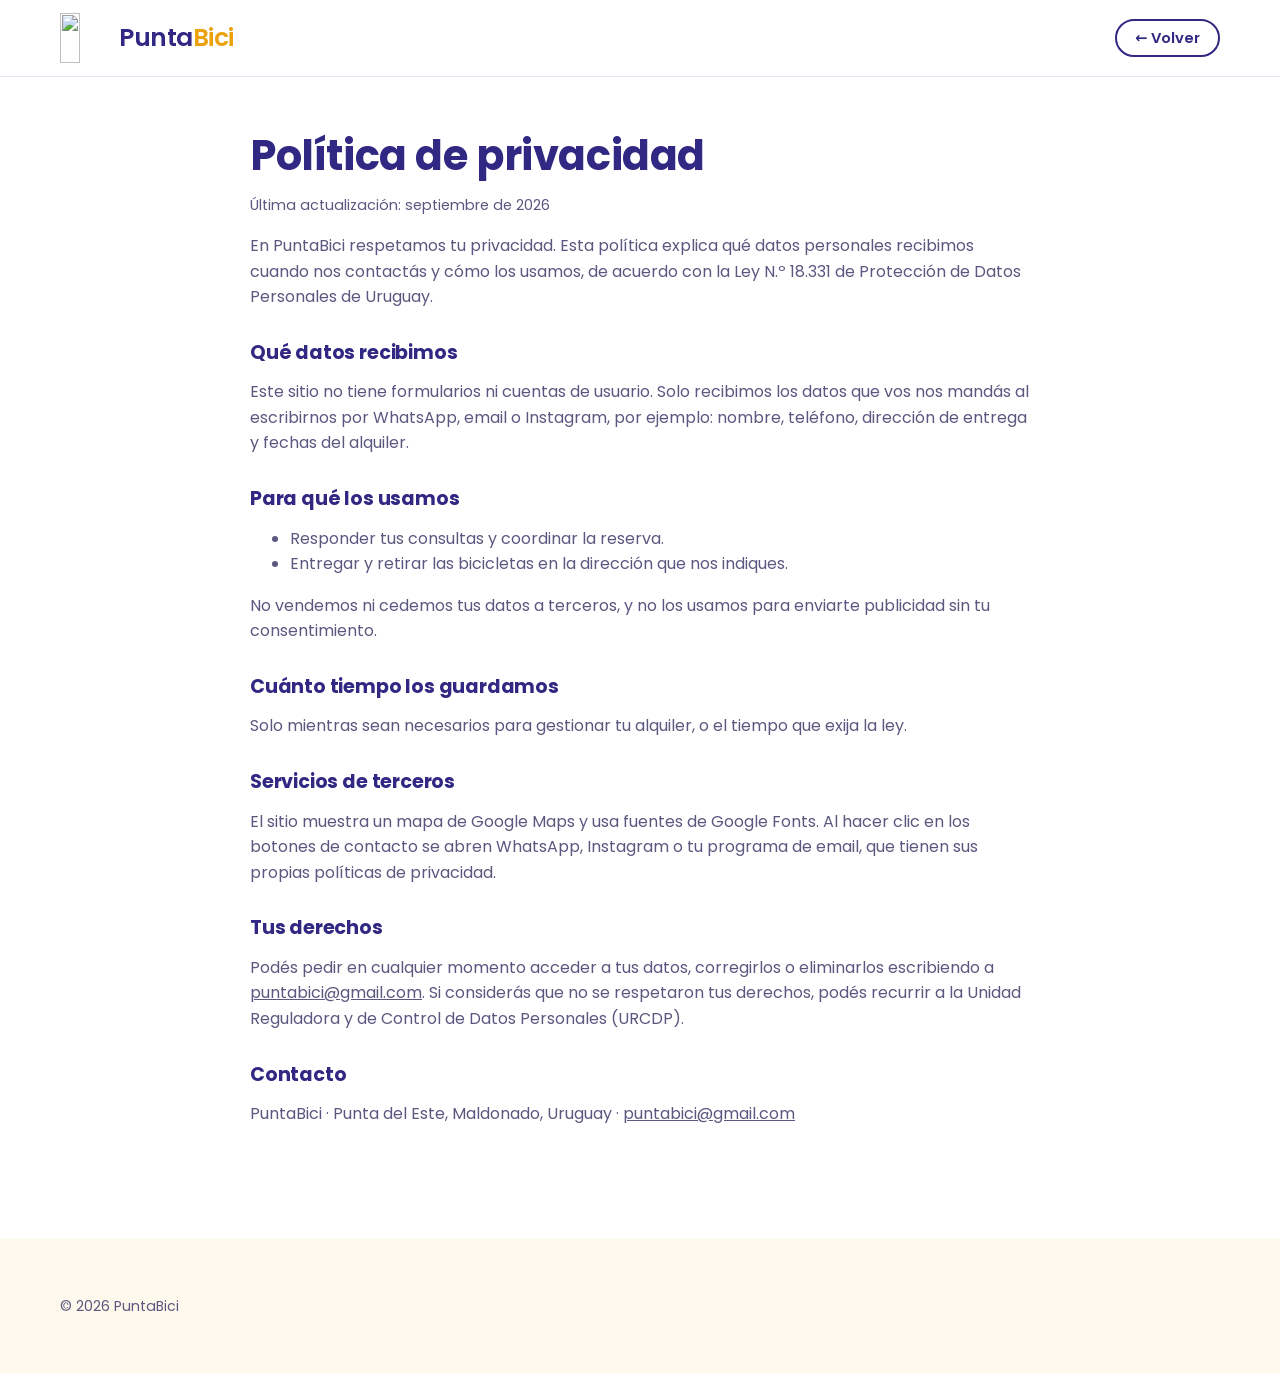
==== privacidad.html @ 65cdfdd2 "Add files via upload" ====
<!doctype html>
<html lang="es">
<head>
  <meta charset="utf-8">
  <meta name="viewport" content="width=device-width, initial-scale=1">
  <title>Política de privacidad | PuntaBici</title>
  <meta name="robots" content="noindex">
  <link rel="icon" type="image/png" href="/img/favicon.png">
  <link href="https://fonts.googleapis.com/css2?family=Poppins:wght@400;500;600;700&display=swap" rel="stylesheet">
  <link rel="stylesheet" href="/styles.css">
  <style>
    .legal-page { padding: 56px 0 96px; }
    .legal-page h1 { color: var(--indigo); font-size: clamp(2rem, 5vw, 2.6rem); margin-bottom: .4rem; }
    .legal-page h2 { color: var(--indigo); font-size: 1.2rem; margin: 2rem 0 .5rem; }
    .legal-page p, .legal-page li { color: var(--muted); }
    .legal-page .updated { font-size: .9rem; }
  </style>
</head>
<body>
<header class="site-header">
  <div class="wrap header-inner">
    <a href="/" class="brand" aria-label="Volver al inicio"><img src="/img/logo-icon.png" alt="" width="360" height="357"><span class="wordmark">Punta<span>Bici</span></span></a>
    <a href="/" class="btn btn-ghost btn-sm" style="margin-left:auto">← Volver</a>
  </div>
</header>
<main class="wrap narrow legal-page">
  <h1>Política de privacidad</h1>
  <p class="updated">Última actualización: septiembre de 2026</p>

  <p>En PuntaBici respetamos tu privacidad. Esta política explica qué datos personales recibimos cuando nos contactás y cómo los usamos, de acuerdo con la Ley N.º 18.331 de Protección de Datos Personales de Uruguay.</p>

  <h2>Qué datos recibimos</h2>
  <p>Este sitio no tiene formularios ni cuentas de usuario. Solo recibimos los datos que vos nos mandás al escribirnos por WhatsApp, email o Instagram, por ejemplo: nombre, teléfono, dirección de entrega y fechas del alquiler.</p>

  <h2>Para qué los usamos</h2>
  <ul>
    <li>Responder tus consultas y coordinar la reserva.</li>
    <li>Entregar y retirar las bicicletas en la dirección que nos indiques.</li>
  </ul>
  <p>No vendemos ni cedemos tus datos a terceros, y no los usamos para enviarte publicidad sin tu consentimiento.</p>

  <h2>Cuánto tiempo los guardamos</h2>
  <p>Solo mientras sean necesarios para gestionar tu alquiler, o el tiempo que exija la ley.</p>

  <h2>Servicios de terceros</h2>
  <p>El sitio muestra un mapa de Google Maps y usa fuentes de Google Fonts. Al hacer clic en los botones de contacto se abren WhatsApp, Instagram o tu programa de email, que tienen sus propias políticas de privacidad.</p>

  <h2>Tus derechos</h2>
  <p>Podés pedir en cualquier momento acceder a tus datos, corregirlos o eliminarlos escribiendo a <a href="mailto:puntabici@gmail.com">puntabici@gmail.com</a>. Si considerás que no se respetaron tus derechos, podés recurrir a la Unidad Reguladora y de Control de Datos Personales (URCDP).</p>

  <h2>Contacto</h2>
  <p>PuntaBici · Punta del Este, Maldonado, Uruguay · <a href="mailto:puntabici@gmail.com">puntabici@gmail.com</a></p>
</main>
<footer class="site-footer" style="padding-bottom:56px">
  <div class="wrap"><p class="legal" style="border:0;margin:0;padding:0">© 2026 PuntaBici</p></div>
</footer>
</body>
</html>
---- styles.css ----
/* PuntaBici — colores tomados del logo */
:root {
  --indigo: #302882;
  --indigo-deep: #231d63;
  --yellow: #ECA20D;
  --yellow-soft: #FCEBC4;
  --rust: #AD4D23;
  --rust-soft: #F6DED2;
  --sky: #6D9CD0;
  --sky-soft: #DDE9F6;
  --cream: #FFF8EC;
  --paper: #FFFFFF;
  --ink: #1f1b4d;
  --muted: #5b5880;
  --line: #E9E4F2;
  --radius: 22px;
  --shadow: 0 10px 30px rgba(48, 40, 130, .10);
  --font: "Poppins", system-ui, -apple-system, "Segoe UI", sans-serif;
}

* { box-sizing: border-box; }
html { scroll-behavior: smooth; scroll-padding-top: 84px; -webkit-text-size-adjust: 100%; }
body {
  margin: 0; font-family: var(--font); color: var(--ink); background: var(--paper);
  line-height: 1.6; font-size: 16px; overflow-x: hidden;
}
img { max-width: 100%; display: block; }
a { color: inherit; }
h1, h2, h3 { line-height: 1.12; margin: 0; letter-spacing: -.01em; }
.wrap { width: min(1160px, 100% - 32px); margin-inline: auto; }
.narrow { width: min(780px, 100% - 32px); }
.u-yellow { color: var(--yellow); }

/* ---------- Botones ---------- */
.btn {
  display: inline-flex; align-items: center; justify-content: center; gap: .55rem;
  font: 600 1rem/1 var(--font); padding: .95rem 1.5rem; border-radius: 999px;
  border: 2px solid transparent; cursor: pointer; text-decoration: none;
  transition: transform .15s ease, background .15s ease, box-shadow .15s ease;
}
.btn:hover { transform: translateY(-2px); }
.btn:focus-visible, .lang button:focus-visible, .wa-btn:focus-visible, summary:focus-visible { outline: 3px solid var(--sky); outline-offset: 3px; }
.btn-indigo { background: var(--indigo); color: #fff; box-shadow: 0 6px 16px rgba(48,40,130,.25); }
.btn-indigo:hover { background: var(--indigo-deep); }
.btn-yellow { background: var(--yellow); color: var(--indigo-deep); }
.btn-ghost { border-color: var(--indigo); color: var(--indigo); background: transparent; }
.btn-ghost:hover { background: var(--indigo); color: #fff; }
.btn-sm { padding: .6rem 1.1rem; font-size: .92rem; }
.btn-block { width: 100%; }
.ico { width: 1.25em; height: 1.25em; flex: none; }

/* ---------- Header ---------- */
.site-header {
  position: sticky; top: 0; z-index: 50; background: rgba(255,255,255,.92);
  backdrop-filter: blur(10px); -webkit-backdrop-filter: blur(10px);
  border-bottom: 1px solid var(--line);
}
.header-inner { display: flex; align-items: center; gap: 1.5rem; height: 76px; }
.brand { display: flex; align-items: center; gap: .55rem; text-decoration: none; }
.brand img { height: 50px; width: auto; }
.wordmark { font-weight: 600; font-size: 1.55rem; letter-spacing: -.02em; color: var(--indigo); line-height: 1; }
.wordmark span { color: var(--yellow); }
.main-nav { display: flex; gap: 1.4rem; margin-left: auto; }
.main-nav a { text-decoration: none; font-weight: 500; font-size: .95rem; color: var(--ink); position: relative; padding: .3rem 0; }
.main-nav a::after {
  content: ""; position: absolute; left: 0; right: 100%; bottom: -2px; height: 4px;
  background: var(--yellow); transition: right .2s ease;
}
.main-nav a:hover::after { right: 0; }
.header-actions { display: flex; align-items: center; gap: .8rem; }
.lang { display: flex; background: var(--cream); border-radius: 999px; padding: 3px; }
.lang button {
  font: 600 .78rem/1 var(--font); border: 0; background: transparent; color: var(--muted);
  padding: .45rem .6rem; border-radius: 999px; cursor: pointer;
}
.lang button[aria-pressed="true"] { background: var(--indigo); color: #fff; }
.menu-toggle { display: none; width: 44px; height: 44px; border: 0; background: transparent; cursor: pointer; position: relative; }
.menu-toggle span { position: absolute; left: 10px; right: 10px; height: 4px; background: var(--indigo); transition: transform .2s ease, top .2s ease; }
.menu-toggle span:first-child { top: 15px; }
.menu-toggle span:last-child { top: 25px; right: 16px; background: var(--yellow); }
.menu-toggle[aria-expanded="true"] span:first-child { top: 20px; transform: rotate(45deg); }
.menu-toggle[aria-expanded="true"] span:last-child { top: 20px; right: 10px; transform: rotate(-45deg); }

/* ---------- Hero ---------- */
.hero { background: var(--cream); position: relative; overflow: hidden; }
.hero-grid { display: grid; grid-template-columns: 1.05fr .95fr; gap: 2rem; align-items: center; padding: 72px 0 88px; }
.eyebrow {
  display: inline-block; font-weight: 600; font-size: .85rem; letter-spacing: .08em; text-transform: uppercase;
  color: var(--rust); margin: 0 0 1rem;
}
.hero h1 { font-size: clamp(2.6rem, 6.4vw, 4.6rem); font-weight: 700; color: var(--indigo); }
.lead { font-size: 1.15rem; color: var(--muted); max-width: 32ch; margin: 1.2rem 0 2rem; }
.hero-ctas { display: flex; flex-wrap: wrap; gap: .8rem; }
.hero-badges { list-style: none; padding: 0; margin: 2rem 0 0; display: flex; flex-wrap: wrap; gap: .6rem 1.4rem; font-weight: 500; font-size: .95rem; }
.hero-badges li { display: flex; align-items: center; gap: .5rem; }
.dot { width: 12px; height: 12px; border-radius: 50%; border: 3px solid; }
.dot-yellow { border-color: var(--yellow); } .dot-sky { border-color: var(--sky); } .dot-rust { border-color: var(--rust); }

.hero-art { position: relative; aspect-ratio: 1; max-width: 500px; width: 100%; justify-self: center; }
.ring { position: absolute; border-radius: 50%; border: 18px solid var(--yellow); }
.ring-big { inset: 4% 4% 4% 4%; }
.ring-small { width: 30%; aspect-ratio: 1; right: -4%; top: -2%; border-width: 12px; border-color: var(--sky); }
.photo-circle {
  position: absolute; inset: 11%; border-radius: 50%; overflow: hidden;
  background: radial-gradient(circle at 30% 30%, #fff 0, var(--sky-soft) 70%);
}
.photo-circle img { width: 100%; height: 100%; object-fit: cover; }
.hero-icon { position: absolute; width: 62%; height: auto; left: 19%; top: 19%; animation: ride 5s ease-in-out infinite; filter: drop-shadow(0 12px 18px rgba(48,40,130,.15)); }
.hero-art.has-photo .hero-icon { width: 34%; left: -4%; top: auto; bottom: -2%; background: #fff; border-radius: 50%; padding: 5%; box-shadow: var(--shadow); }
@keyframes ride { 0%, 100% { transform: translateY(0) rotate(0); } 50% { transform: translateY(-10px) rotate(-2deg); } }

/* ---------- Secciones ---------- */
.section { padding: 96px 0; }
.section-cream { background: var(--cream); }
.section-indigo { background: var(--indigo); color: #fff; }
.section-head { text-align: center; max-width: 620px; margin: 0 auto 3rem; }
.section-head.left { text-align: left; margin: 0 0 1.5rem; }
.section-head h2 { font-size: clamp(2rem, 4.2vw, 2.9rem); color: var(--indigo); font-weight: 700; }
.section-head p { color: var(--muted); font-size: 1.1rem; margin: .7rem 0 0; }
.section-head.on-dark h2 { color: #fff; }
.section-head.on-dark p { color: #cfcaf2; }
.bar { display: inline-block; width: 56px; height: 8px; margin-bottom: 1rem; transform: rotate(-12deg); }
.bar-yellow { background: var(--yellow); } .bar-rust { background: var(--rust); } .bar-sky { background: var(--sky); }

/* ---------- Bicis ---------- */
.cards { display: grid; grid-template-columns: repeat(3, 1fr); gap: 1.6rem; }
.bike-card {
  background: var(--paper); border: 2px solid var(--line); border-radius: var(--radius);
  overflow: hidden; display: flex; flex-direction: column;
  transition: transform .2s ease, box-shadow .2s ease, border-color .2s ease;
}
.bike-card:hover { transform: translateY(-4px); box-shadow: var(--shadow); border-color: transparent; }
.bike-media { aspect-ratio: 4 / 3; display: grid; place-items: center; position: relative; overflow: hidden; }
.bike-media img { position: absolute; inset: 0; width: 100%; height: 100%; object-fit: cover; }
.bike-media .bike-svg { width: 82%; height: auto; }
.bike-media.has-photo .bike-svg { display: none; }
.tint-yellow { background: var(--yellow-soft); } .tint-sky { background: var(--sky-soft); } .tint-rust { background: var(--rust-soft); }
.bike-body { padding: 1.6rem 1.6rem 1.8rem; display: flex; flex-direction: column; flex: 1; }
.bike-body h3 { font-size: 1.4rem; color: var(--indigo); }
.bike-body > p { color: var(--muted); margin: .6rem 0 1rem; }
.feats { list-style: none; padding: 0; margin: 0 0 1.6rem; display: grid; gap: .45rem; flex: 1; align-content: start; }
.feats li { position: relative; padding-left: 1.6rem; font-weight: 500; font-size: .95rem; }
.feats li::before { content: ""; position: absolute; left: 0; top: .42em; width: 11px; height: 11px; border: 3px solid var(--yellow); border-radius: 50%; }

/* ---------- Cómo funciona ---------- */
.steps { list-style: none; padding: 0; margin: 0; display: grid; grid-template-columns: repeat(3, 1fr); gap: 1.6rem; counter-reset: s; }
.steps li { background: rgba(255,255,255,.07); border: 2px solid rgba(255,255,255,.12); border-radius: var(--radius); padding: 2rem 1.6rem; position: relative; }
.step-num {
  display: grid; place-items: center; width: 56px; height: 56px; border-radius: 50%;
  border: 6px solid var(--yellow); font-weight: 700; font-size: 1.25rem; margin-bottom: 1.2rem;
}
.steps li:nth-child(2) .step-num { border-color: var(--sky); }
.steps li:nth-child(3) .step-num { border-color: var(--rust); }
.steps h3 { font-size: 1.3rem; }
.steps p { color: #d9d6f4; margin: .5rem 0 0; }

/* ---------- Extras ---------- */
.extras { list-style: none; padding: 0; margin: 0; display: grid; grid-template-columns: repeat(4, 1fr); gap: 1.2rem; }
.extras li { text-align: center; padding: 1.8rem 1.2rem; border-radius: var(--radius); background: var(--cream); }
.extras svg { width: 58px; height: 58px; fill: none; stroke: var(--indigo); stroke-width: 3.5; stroke-linejoin: round; margin: 0 auto 1rem; }
.extras li:nth-child(2) svg { stroke: var(--rust); }
.extras li:nth-child(3) svg { stroke: var(--sky); }
.extras li:nth-child(4) svg { stroke: var(--yellow); }
.extras h3 { font-size: 1.1rem; color: var(--indigo); }
.extras p { color: var(--muted); font-size: .95rem; margin: .4rem 0 0; }
.note { text-align: center; color: var(--muted); margin: 2rem 0 0; font-size: .95rem; }

/* ---------- Zona ---------- */
.zone-grid { display: grid; grid-template-columns: .9fr 1.1fr; gap: 3rem; align-items: center; }
.chips { list-style: none; padding: 0; margin: 0; display: flex; flex-wrap: wrap; gap: .6rem; }
.chips li { background: #fff; border: 2px solid var(--indigo); color: var(--indigo); font-weight: 600; padding: .5rem 1rem; border-radius: 999px; }
.zone-note { color: var(--muted); margin: 1.4rem 0 0; }
.map { border-radius: var(--radius); overflow: hidden; border: 6px solid #fff; box-shadow: var(--shadow); aspect-ratio: 4 / 3; background: var(--sky-soft); }
.map iframe { width: 100%; height: 100%; border: 0; display: block; }

/* ---------- FAQ ---------- */
.faq { display: grid; gap: .8rem; }
.faq details { border: 2px solid var(--line); border-radius: 16px; background: #fff; transition: border-color .2s ease; }
.faq details[open] { border-color: var(--indigo); }
.faq summary {
  list-style: none; cursor: pointer; font-weight: 600; font-size: 1.05rem; color: var(--indigo);
  padding: 1.1rem 3.2rem 1.1rem 1.3rem; position: relative;
}
.faq summary::-webkit-details-marker { display: none; }
.faq summary::after {
  content: ""; position: absolute; right: 1.3rem; top: 50%; width: 14px; height: 14px; margin-top: -9px;
  border-right: 4px solid var(--yellow); border-bottom: 4px solid var(--yellow); transform: rotate(45deg); transition: transform .2s ease;
}
.faq details[open] summary::after { transform: rotate(-135deg); margin-top: -2px; }
.faq details p { margin: 0; padding: 0 1.3rem 1.2rem; color: var(--muted); }

/* ---------- Contacto ---------- */
.contact-grid { display: grid; grid-template-columns: repeat(4, 1fr); gap: 1.2rem; }
.contact-card {
  display: flex; flex-direction: column; align-items: flex-start; gap: .3rem; text-decoration: none;
  background: #fff; color: var(--indigo); border-radius: var(--radius); padding: 1.6rem;
  transition: transform .15s ease, background .15s ease;
}
.contact-card:hover { transform: translateY(-3px); background: var(--yellow-soft); }
.contact-card .ico { width: 34px; height: 34px; color: var(--yellow); margin-bottom: .5rem; }
.c-label { font-size: .85rem; font-weight: 600; text-transform: uppercase; letter-spacing: .06em; color: var(--muted); }
.c-value { font-weight: 600; font-size: 1.08rem; word-break: break-word; }

/* ---------- Footer ---------- */
.site-footer { background: var(--cream); padding: 56px 0 96px; }
.footer-inner { display: grid; grid-template-columns: auto 1fr; gap: 1rem 3rem; align-items: center; }
.footer-logo { height: 90px; width: auto; }
.footer-info p { margin: .15rem 0; color: var(--muted); }
.footer-info a, .legal a { color: var(--indigo); font-weight: 500; }
.legal { grid-column: 1 / -1; font-size: .88rem; color: var(--muted); border-top: 1px solid #efe4cc; padding-top: 1.2rem; margin: 1rem 0 0; }

/* ---------- WhatsApp flotante ---------- */
.wa-float { position: fixed; right: 18px; bottom: 18px; z-index: 60; display: flex; flex-direction: column; align-items: flex-end; gap: .7rem; }
.wa-btn {
  width: 62px; height: 62px; border-radius: 50%; border: 0; background: #25D366; color: #fff; cursor: pointer;
  display: grid; place-items: center; box-shadow: 0 8px 22px rgba(0,0,0,.2); transition: transform .15s ease;
}
.wa-btn:hover { transform: scale(1.06); }
.wa-btn svg { width: 34px; height: 34px; }
.wa-panel { background: #fff; border-radius: 18px; padding: 1rem; box-shadow: 0 12px 34px rgba(31,27,77,.22); min-width: 230px; display: grid; gap: .5rem; }
.wa-panel[hidden] { display: none; }
.wa-panel p { margin: 0 0 .2rem; font-weight: 600; color: var(--indigo); font-size: .95rem; }
.wa-panel a { text-decoration: none; font-weight: 600; background: var(--cream); color: var(--ink); padding: .7rem 1rem; border-radius: 12px; }
.wa-panel a:hover { background: var(--yellow-soft); }

/* ---------- Responsive ---------- */
@media (max-width: 1020px) {
  .main-nav { gap: 1rem; }
  .main-nav a { font-size: .88rem; }
  .hide-mobile { display: none; }
  .extras, .contact-grid { grid-template-columns: repeat(2, 1fr); }
}
@media (max-width: 860px) {
  .menu-toggle { display: block; }
  .main-nav {
    position: absolute; left: 0; right: 0; top: 76px; flex-direction: column; gap: 0;
    background: #fff; border-bottom: 1px solid var(--line); padding: .5rem 16px 1rem;
    display: none; box-shadow: 0 16px 30px rgba(31,27,77,.1);
  }
  .main-nav.open { display: flex; }
  .main-nav a { font-size: 1.05rem; padding: .85rem 0; border-bottom: 1px solid var(--line); }
  .main-nav a::after { display: none; }
  .header-actions { margin-left: auto; }
  .hero-grid { grid-template-columns: 1fr; padding: 40px 0 64px; gap: 2.5rem; }
  .hero-art { max-width: 340px; order: -1; }
  .lead { max-width: none; }
  .cards, .steps { grid-template-columns: 1fr; }
  .cards { max-width: 480px; margin-inline: auto; }
  .zone-grid { grid-template-columns: 1fr; gap: 2rem; }
  .section { padding: 72px 0; }
}
@media (max-width: 520px) {
  .header-inner { height: 68px; gap: .5rem; }
  .main-nav { top: 68px; }
  .brand img { height: 40px; }
  .wordmark { font-size: 1.3rem; }
  .lang button { padding: .4rem .45rem; }
  .hero-art { max-width: 260px; }
  .hero-ctas .btn { width: 100%; }
  .extras, .contact-grid { grid-template-columns: 1fr; }
  .extras li { display: grid; grid-template-columns: 52px 1fr; text-align: left; gap: 0 1rem; padding: 1.2rem; align-items: center; }
  .extras svg { width: 46px; height: 46px; margin: 0; grid-row: span 2; }
  .footer-inner { grid-template-columns: 1fr; }
}
@media (prefers-reduced-motion: reduce) {
  * { animation: none !important; transition: none !important; scroll-behavior: auto !important; }
}
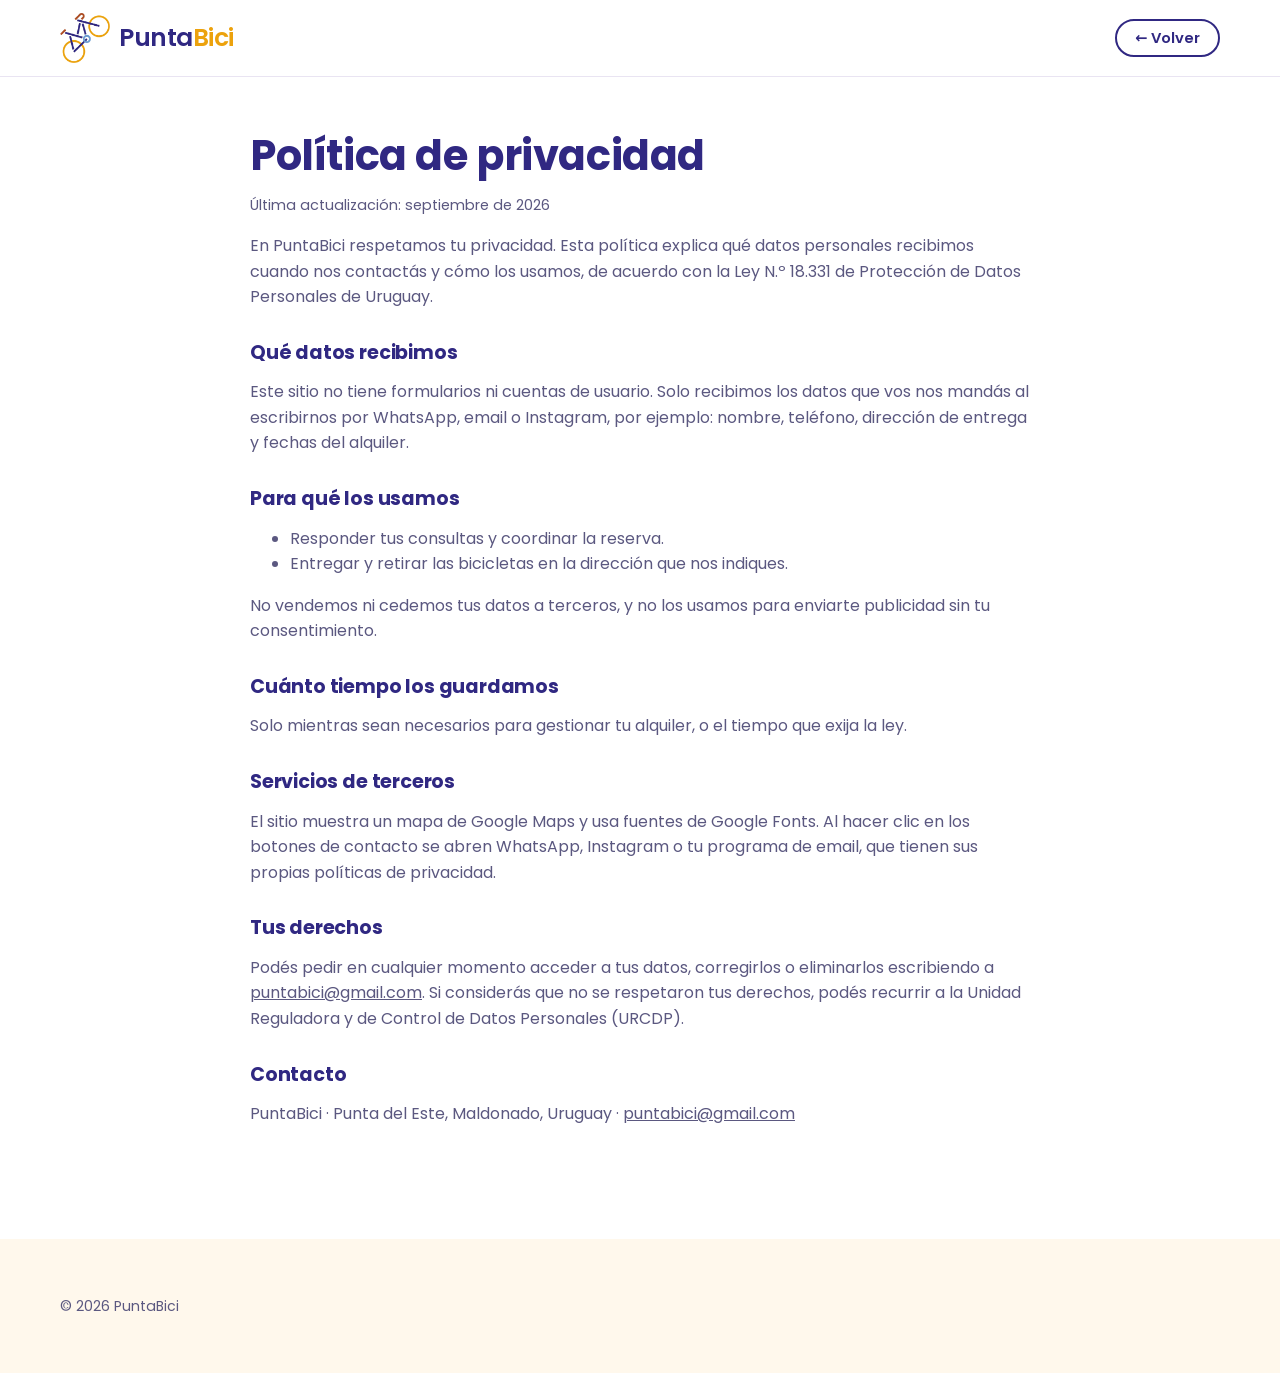
==== commit d000d86e: "Add files via upload" ====
--- a/privacidad.html
+++ b/privacidad.html
@@ -5,7 +5,7 @@
   <meta name="viewport" content="width=device-width, initial-scale=1">
   <title>Política de privacidad | PuntaBici</title>
   <meta name="robots" content="noindex">
-  <link rel="icon" type="image/png" href="/img/favicon.png">
+  <link rel="icon" type="image/png" href="/favicon.png">
   <link href="https://fonts.googleapis.com/css2?family=Poppins:wght@400;500;600;700&display=swap" rel="stylesheet">
   <link rel="stylesheet" href="/styles.css">
   <style>
@@ -19,7 +19,7 @@
 <body>
 <header class="site-header">
   <div class="wrap header-inner">
-    <a href="/" class="brand" aria-label="Volver al inicio"><img src="/img/logo-icon.png" alt="" width="360" height="357"><span class="wordmark">Punta<span>Bici</span></span></a>
+    <a href="/" class="brand" aria-label="Volver al inicio"><img src="/logo-icon.png" alt="" width="360" height="357"><span class="wordmark">Punta<span>Bici</span></span></a>
     <a href="/" class="btn btn-ghost btn-sm" style="margin-left:auto">← Volver</a>
   </div>
 </header>
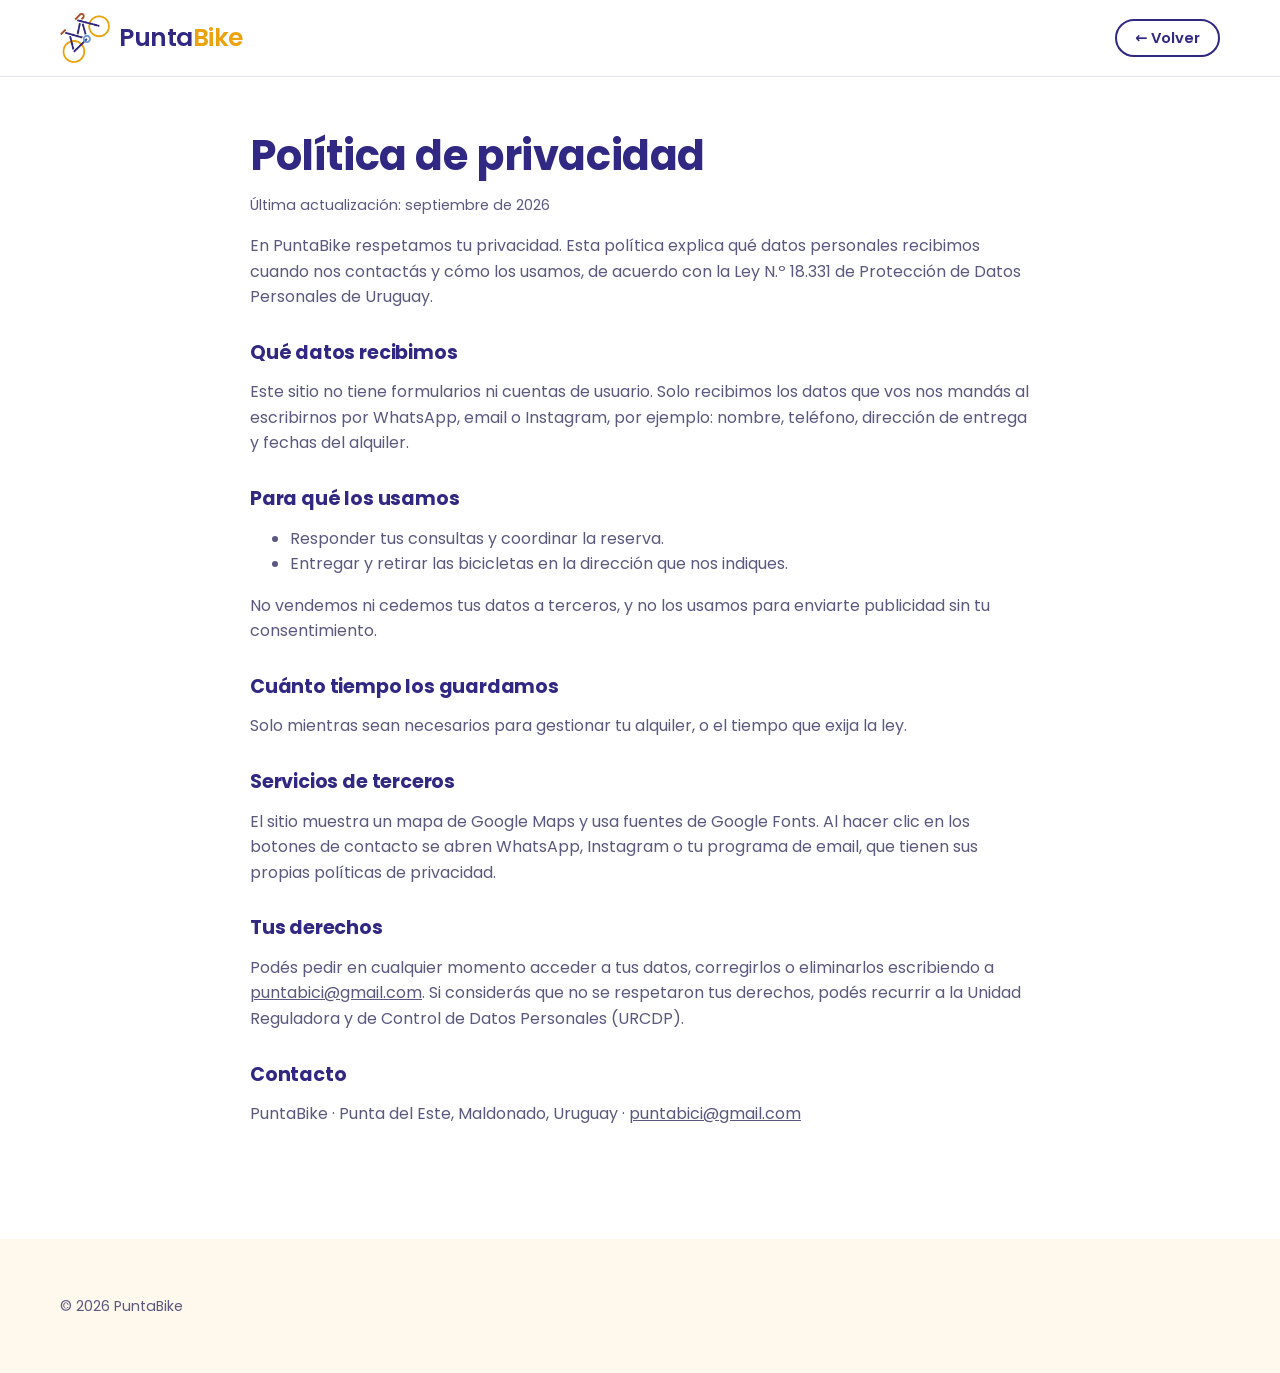
==== commit 1d86155c: "Add files via upload" ====
--- a/privacidad.html
+++ b/privacidad.html
@@ -3,7 +3,7 @@
 <head>
   <meta charset="utf-8">
   <meta name="viewport" content="width=device-width, initial-scale=1">
-  <title>Política de privacidad | PuntaBici</title>
+  <title>Política de privacidad | PuntaBike</title>
   <meta name="robots" content="noindex">
   <link rel="icon" type="image/png" href="/favicon.png">
   <link href="https://fonts.googleapis.com/css2?family=Poppins:wght@400;500;600;700&display=swap" rel="stylesheet">
@@ -19,7 +19,7 @@
 <body>
 <header class="site-header">
   <div class="wrap header-inner">
-    <a href="/" class="brand" aria-label="Volver al inicio"><img src="/logo-icon.png" alt="" width="360" height="357"><span class="wordmark">Punta<span>Bici</span></span></a>
+    <a href="/" class="brand" aria-label="Volver al inicio"><img src="/logo-icon.png" alt="" width="360" height="357"><span class="wordmark">Punta<span>Bike</span></span></a>
     <a href="/" class="btn btn-ghost btn-sm" style="margin-left:auto">← Volver</a>
   </div>
 </header>
@@ -27,7 +27,7 @@
   <h1>Política de privacidad</h1>
   <p class="updated">Última actualización: septiembre de 2026</p>
 
-  <p>En PuntaBici respetamos tu privacidad. Esta política explica qué datos personales recibimos cuando nos contactás y cómo los usamos, de acuerdo con la Ley N.º 18.331 de Protección de Datos Personales de Uruguay.</p>
+  <p>En PuntaBike respetamos tu privacidad. Esta política explica qué datos personales recibimos cuando nos contactás y cómo los usamos, de acuerdo con la Ley N.º 18.331 de Protección de Datos Personales de Uruguay.</p>
 
   <h2>Qué datos recibimos</h2>
   <p>Este sitio no tiene formularios ni cuentas de usuario. Solo recibimos los datos que vos nos mandás al escribirnos por WhatsApp, email o Instagram, por ejemplo: nombre, teléfono, dirección de entrega y fechas del alquiler.</p>
@@ -49,10 +49,10 @@
   <p>Podés pedir en cualquier momento acceder a tus datos, corregirlos o eliminarlos escribiendo a <a href="mailto:puntabici@gmail.com">puntabici@gmail.com</a>. Si considerás que no se respetaron tus derechos, podés recurrir a la Unidad Reguladora y de Control de Datos Personales (URCDP).</p>
 
   <h2>Contacto</h2>
-  <p>PuntaBici · Punta del Este, Maldonado, Uruguay · <a href="mailto:puntabici@gmail.com">puntabici@gmail.com</a></p>
+  <p>PuntaBike · Punta del Este, Maldonado, Uruguay · <a href="mailto:puntabici@gmail.com">puntabici@gmail.com</a></p>
 </main>
 <footer class="site-footer" style="padding-bottom:56px">
-  <div class="wrap"><p class="legal" style="border:0;margin:0;padding:0">© 2026 PuntaBici</p></div>
+  <div class="wrap"><p class="legal" style="border:0;margin:0;padding:0">© 2026 PuntaBike</p></div>
 </footer>
 </body>
 </html>
--- a/styles.css
+++ b/styles.css
@@ -134,6 +134,8 @@
 .bike-media img { position: absolute; inset: 0; width: 100%; height: 100%; object-fit: cover; }
 .bike-media .bike-svg { width: 82%; height: auto; }
 .bike-media.has-photo .bike-svg { display: none; }
+.bike-media.has-photo img { object-fit: contain; padding: 4% 5%; mix-blend-mode: multiply; transition: transform .3s ease; }
+.bike-card:hover .bike-media.has-photo img { transform: scale(1.04); }
 .tint-yellow { background: var(--yellow-soft); } .tint-sky { background: var(--sky-soft); } .tint-rust { background: var(--rust-soft); }
 .bike-body { padding: 1.6rem 1.6rem 1.8rem; display: flex; flex-direction: column; flex: 1; }
 .bike-body h3 { font-size: 1.4rem; color: var(--indigo); }
@@ -169,6 +171,10 @@
 .zone-grid { display: grid; grid-template-columns: .9fr 1.1fr; gap: 3rem; align-items: center; }
 .chips { list-style: none; padding: 0; margin: 0; display: flex; flex-wrap: wrap; gap: .6rem; }
 .chips li { background: #fff; border: 2px solid var(--indigo); color: var(--indigo); font-weight: 600; padding: .5rem 1rem; border-radius: 999px; }
+.chips li.chip-special { border-color: var(--rust); color: var(--rust); }
+.chips li.chip-special span { color: var(--yellow); }
+.zone-special { margin: 1.2rem 0 0; background: #fff; border-left: 5px solid var(--rust); border-radius: 12px; padding: .8rem 1rem; color: var(--ink); font-weight: 500; }
+.zone-special > span:first-child { color: var(--yellow); }
 .zone-note { color: var(--muted); margin: 1.4rem 0 0; }
 .map { border-radius: var(--radius); overflow: hidden; border: 6px solid #fff; box-shadow: var(--shadow); aspect-ratio: 4 / 3; background: var(--sky-soft); }
 .map iframe { width: 100%; height: 100%; border: 0; display: block; }
@@ -205,9 +211,17 @@
 .site-footer { background: var(--cream); padding: 56px 0 96px; }
 .footer-inner { display: grid; grid-template-columns: auto 1fr; gap: 1rem 3rem; align-items: center; }
 .footer-logo { height: 90px; width: auto; }
+.footer-brand img { height: 64px; }
+.footer-brand .wordmark { font-size: 1.9rem; }
 .footer-info p { margin: .15rem 0; color: var(--muted); }
 .footer-info a, .legal a { color: var(--indigo); font-weight: 500; }
 .legal { grid-column: 1 / -1; font-size: .88rem; color: var(--muted); border-top: 1px solid #efe4cc; padding-top: 1.2rem; margin: 1rem 0 0; }
+
+
+.seo-block { grid-column: 1 / -1; border-top: 1px solid #efe4cc; padding-top: 1.4rem; }
+.seo-block h2 { font-size: 1.05rem; color: var(--indigo); margin: 0 0 .5rem; }
+.seo-block p { font-size: .9rem; color: var(--muted); margin: .35rem 0; max-width: 90ch; }
+.seo-block strong { color: var(--ink); font-weight: 600; }
 
 /* ---------- WhatsApp flotante ---------- */
 .wa-float { position: fixed; right: 18px; bottom: 18px; z-index: 60; display: flex; flex-direction: column; align-items: flex-end; gap: .7rem; }
@@ -224,6 +238,19 @@
 .wa-panel a:hover { background: var(--yellow-soft); }
 
 /* ---------- Responsive ---------- */
+
+/* ---------- Slider de fotos (portada) ---------- */
+.hero-slides img {
+  position: absolute; inset: 0; width: 100%; height: 100%; object-fit: cover;
+  opacity: 0; transform: scale(1.08) translateX(3%);
+  transition: opacity 1.2s ease, transform 6s ease-out;
+}
+.hero-slides img.active { opacity: 1; transform: scale(1) translateX(0); }
+.slide-dots { position: absolute; left: 50%; bottom: -34px; transform: translateX(-50%); display: flex; gap: 8px; }
+.slide-dots button { width: 12px; height: 12px; border-radius: 50%; border: 3px solid var(--indigo); background: transparent; padding: 0; cursor: pointer; transition: background .2s ease, width .2s ease; }
+.slide-dots button[aria-current="true"] { background: var(--yellow); border-color: var(--yellow); width: 28px; border-radius: 999px; }
+.hero-art.has-photo .hero-icon { width: 30%; left: -3%; bottom: 2%; padding: 4.5%; animation: none; }
+
 @media (max-width: 1020px) {
   .main-nav { gap: 1rem; }
   .main-nav a { font-size: .88rem; }
@@ -241,7 +268,7 @@
   .main-nav a { font-size: 1.05rem; padding: .85rem 0; border-bottom: 1px solid var(--line); }
   .main-nav a::after { display: none; }
   .header-actions { margin-left: auto; }
-  .hero-grid { grid-template-columns: 1fr; padding: 40px 0 64px; gap: 2.5rem; }
+  .hero-grid { grid-template-columns: 1fr; padding: 40px 0 64px; gap: 3.5rem; }
   .hero-art { max-width: 340px; order: -1; }
   .lead { max-width: none; }
   .cards, .steps { grid-template-columns: 1fr; }
@@ -262,6 +289,114 @@
   .extras svg { width: 46px; height: 46px; margin: 0; grid-row: span 2; }
   .footer-inner { grid-template-columns: 1fr; }
 }
+
+/* ---------- Portada v2 ---------- */
+.hero { isolation: isolate; }
+.hero-grid { padding: 84px 0 132px; min-height: min(760px, calc(100vh - 76px)); }
+.hero h1 { font-size: clamp(2.8rem, 6.6vw, 5rem); letter-spacing: -.025em; }
+.hero h1 .u-yellow { position: relative; display: inline-block; white-space: nowrap; }
+.hero h1 .u-yellow::after {
+  content: ""; position: absolute; left: 4%; bottom: -.02em; width: 62%; height: .13em;
+  background: var(--rust); transform: rotate(-4deg); border-radius: 0; z-index: -1; opacity: .9;
+}
+.eyebrow { background: #fff; padding: .45rem .9rem; border-radius: 999px; box-shadow: 0 2px 10px rgba(48,40,130,.07); letter-spacing: .06em; }
+.hero-badges li { background: #fff; padding: .45rem .9rem; border-radius: 999px; border: 1px solid var(--line); font-size: .9rem; }
+
+.deco { position: absolute; z-index: -1; height: 12px; }
+.deco-1 { width: 90px; background: var(--sky); left: 4%; top: 18%; transform: rotate(-24deg); opacity: .55; }
+.deco-2 { width: 60px; background: var(--rust); left: 46%; bottom: 14%; transform: rotate(18deg); opacity: .5; }
+.deco-3 { width: 120px; background: var(--yellow); right: -20px; bottom: 26%; transform: rotate(-12deg); opacity: .45; }
+
+.hero-art { max-width: 540px; }
+.hero-blob { position: absolute; inset: -10%; border-radius: 50%; z-index: -1;
+  background: radial-gradient(circle at 50% 50%, rgba(109,156,208,.28) 0, rgba(109,156,208,.12) 45%, transparent 70%); }
+.ring-big { inset: 4%; z-index: 1; border-width: 16px; }
+.ring-small { width: 34%; right: -6%; top: auto; bottom: 2%; border-width: 14px; z-index: 0; opacity: .9; }
+.photo-circle { inset: 10.5%; z-index: 2; box-shadow: 0 20px 50px rgba(31,27,77,.18); }
+.hero-art.has-photo .hero-icon {
+  z-index: 3; width: 22%; left: 0; top: 4%; bottom: auto; padding: 3.8%;
+  background: #fff; border-radius: 50%; box-shadow: var(--shadow); animation: ride 5s ease-in-out infinite;
+}
+.float-card {
+  position: absolute; z-index: 4; left: -10%; bottom: 10%;
+  display: flex; align-items: center; gap: .75rem; background: #fff; border-radius: 18px;
+  padding: .75rem 1.1rem .75rem .75rem; box-shadow: 0 14px 34px rgba(31,27,77,.16);
+  animation: floaty 6s ease-in-out infinite;
+}
+.fc-ico { width: 46px; height: 46px; border-radius: 14px; background: var(--yellow-soft); display: grid; place-items: center; flex: none; }
+.fc-ico svg { width: 30px; height: 30px; fill: none; stroke: var(--indigo); stroke-width: 3.5; stroke-linejoin: round; }
+.fc-text { display: grid; line-height: 1.25; }
+.fc-text strong { color: var(--indigo); font-size: .98rem; }
+.fc-text span { color: var(--muted); font-size: .8rem; }
+.float-pill {
+  position: absolute; z-index: 4; right: -2%; top: 14%;
+  display: flex; align-items: center; gap: .5rem; background: var(--indigo); color: #fff;
+  font-weight: 600; font-size: .88rem; padding: .55rem 1rem; border-radius: 999px;
+  box-shadow: 0 10px 24px rgba(48,40,130,.3); animation: floaty 6s ease-in-out infinite -3s;
+}
+.fp-dot { width: 10px; height: 10px; border-radius: 50%; border: 3px solid var(--yellow); }
+@keyframes floaty { 0%,100% { transform: translateY(0); } 50% { transform: translateY(-8px); } }
+
+.slide-meta { position: absolute; left: 0; right: 0; bottom: -64px; display: flex; flex-direction: column; align-items: center; gap: .6rem; }
+.slide-meta .slide-dots { position: static; transform: none; }
+.slide-caption { margin: 0; display: flex; align-items: center; gap: .35rem; font-size: .88rem; font-weight: 500; color: var(--indigo); }
+.slide-caption svg { width: 16px; height: 16px; fill: none; stroke: var(--rust); stroke-width: 2.2; }
+.slide-caption span.show { animation: capIn .5s ease; }
+@keyframes capIn { from { opacity: 0; transform: translateY(4px); } to { opacity: 1; transform: none; } }
+
+@media (max-width: 860px) {
+  .hero-grid { padding: 36px 0 72px; min-height: 0; gap: 5.5rem; }
+  .hero-art { max-width: 330px; }
+  .float-card { left: -6%; bottom: 4%; padding: .55rem .8rem .55rem .55rem; }
+  .fc-ico { width: 38px; height: 38px; } .fc-ico svg { width: 24px; height: 24px; }
+  .fc-text strong { font-size: .88rem; } .fc-text span { font-size: .72rem; }
+  .float-pill { right: -4%; top: 8%; font-size: .78rem; padding: .45rem .8rem; }
+  .deco-1, .deco-2 { display: none; }
+}
+@media (max-width: 520px) {
+  .hero-art { max-width: 270px; }
+  .float-card { left: -8%; }
+  .float-pill { right: -8%; }
+  .hero-badges li { font-size: .82rem; }
+}
+
+
+/* Celular: portada más limpia */
+@media (max-width: 860px) {
+  .hero-art .float-card, .hero-art .ring-small, .hero-art .slide-caption, .hero-art.has-photo .hero-icon, .deco { display: none; }
+  .hero-art { max-width: 250px; }
+  .hero-blob { inset: -14%; }
+  .ring-big { border-width: 12px; }
+  .slide-meta { bottom: -34px; }
+  .hero-grid { gap: 3.2rem; padding-top: 28px; }
+  .eyebrow { font-size: .72rem; padding: .4rem .8rem; }
+  .hero-badges { gap: .5rem 1.1rem; }
+  .hero-badges li { background: none; border: 0; padding: 0; }
+}
+@media (max-width: 520px) {
+  .hero-art { max-width: 220px; }
+  .hero h1 { font-size: 2.6rem; }
+  .lead { font-size: 1.05rem; margin: 1rem 0 1.5rem; }
+}
+
+
+/* ---------- Portada v3: foto rectangular ---------- */
+.hero-art { aspect-ratio: 1.19; max-width: 580px; }
+.hero-art .photo-circle { inset: 6% 6% 10% 0; border-radius: 28px; }
+.hero-art .ring-big { inset: 14% 0 2% 6%; border-radius: 32px; border-width: 14px; z-index: 1; }
+.hero-art .ring-small { width: 22%; aspect-ratio: 1; top: -5%; right: -3%; bottom: auto; border-width: 12px; z-index: 0; }
+.hero-art .photo-circle { z-index: 2; }
+.hero-art.has-photo .hero-icon { width: 17%; left: -5%; top: -6%; padding: 3%; }
+.hero-art .float-card { left: -8%; bottom: 4%; }
+.hero-blob { inset: -12% -8%; }
+.slide-meta { bottom: -58px; }
+@media (max-width: 860px) {
+  .hero-art { max-width: 460px; width: 100%; }
+  .hero-art .photo-circle { inset: 0 5% 7% 0; border-radius: 22px; }
+  .hero-art .ring-big { display: block; inset: 7% 0 0 5%; border-radius: 24px; border-width: 10px; }
+  .slide-meta { bottom: -38px; }
+}
+
 @media (prefers-reduced-motion: reduce) {
   * { animation: none !important; transition: none !important; scroll-behavior: auto !important; }
 }
